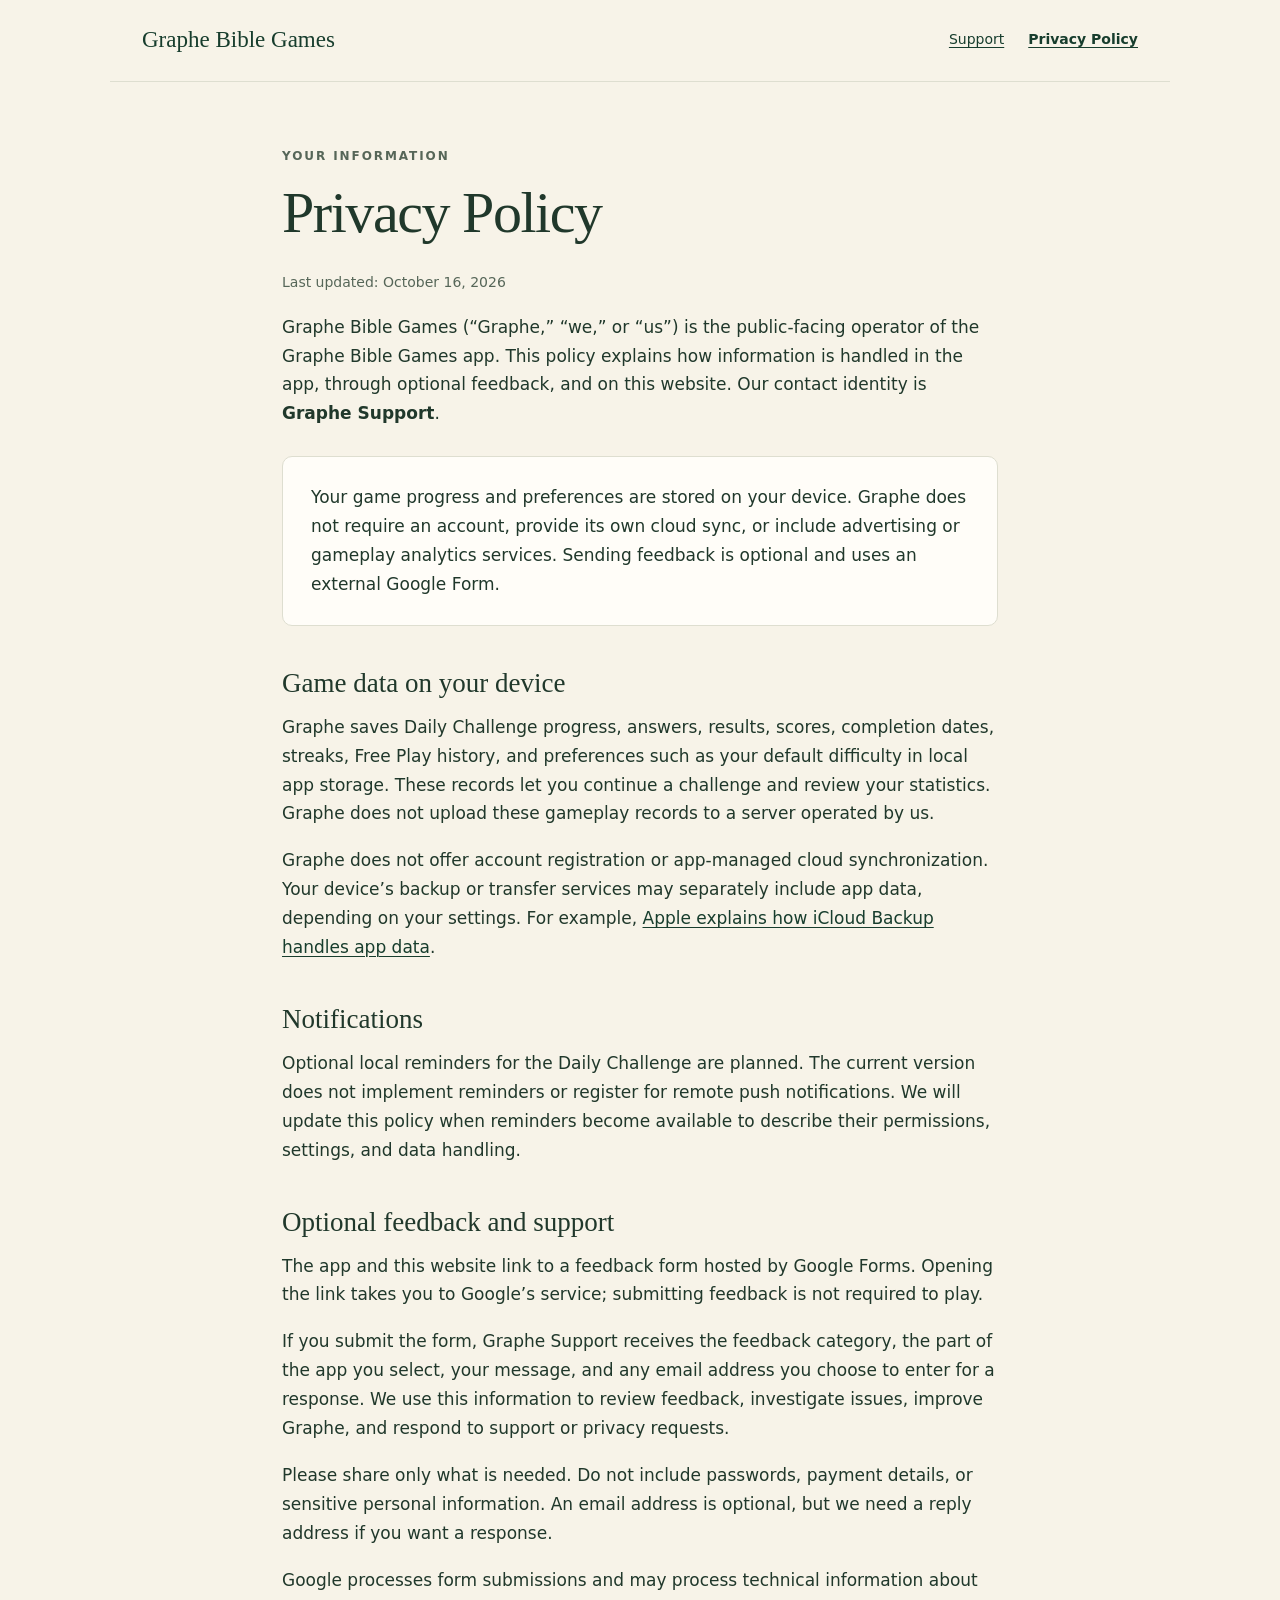
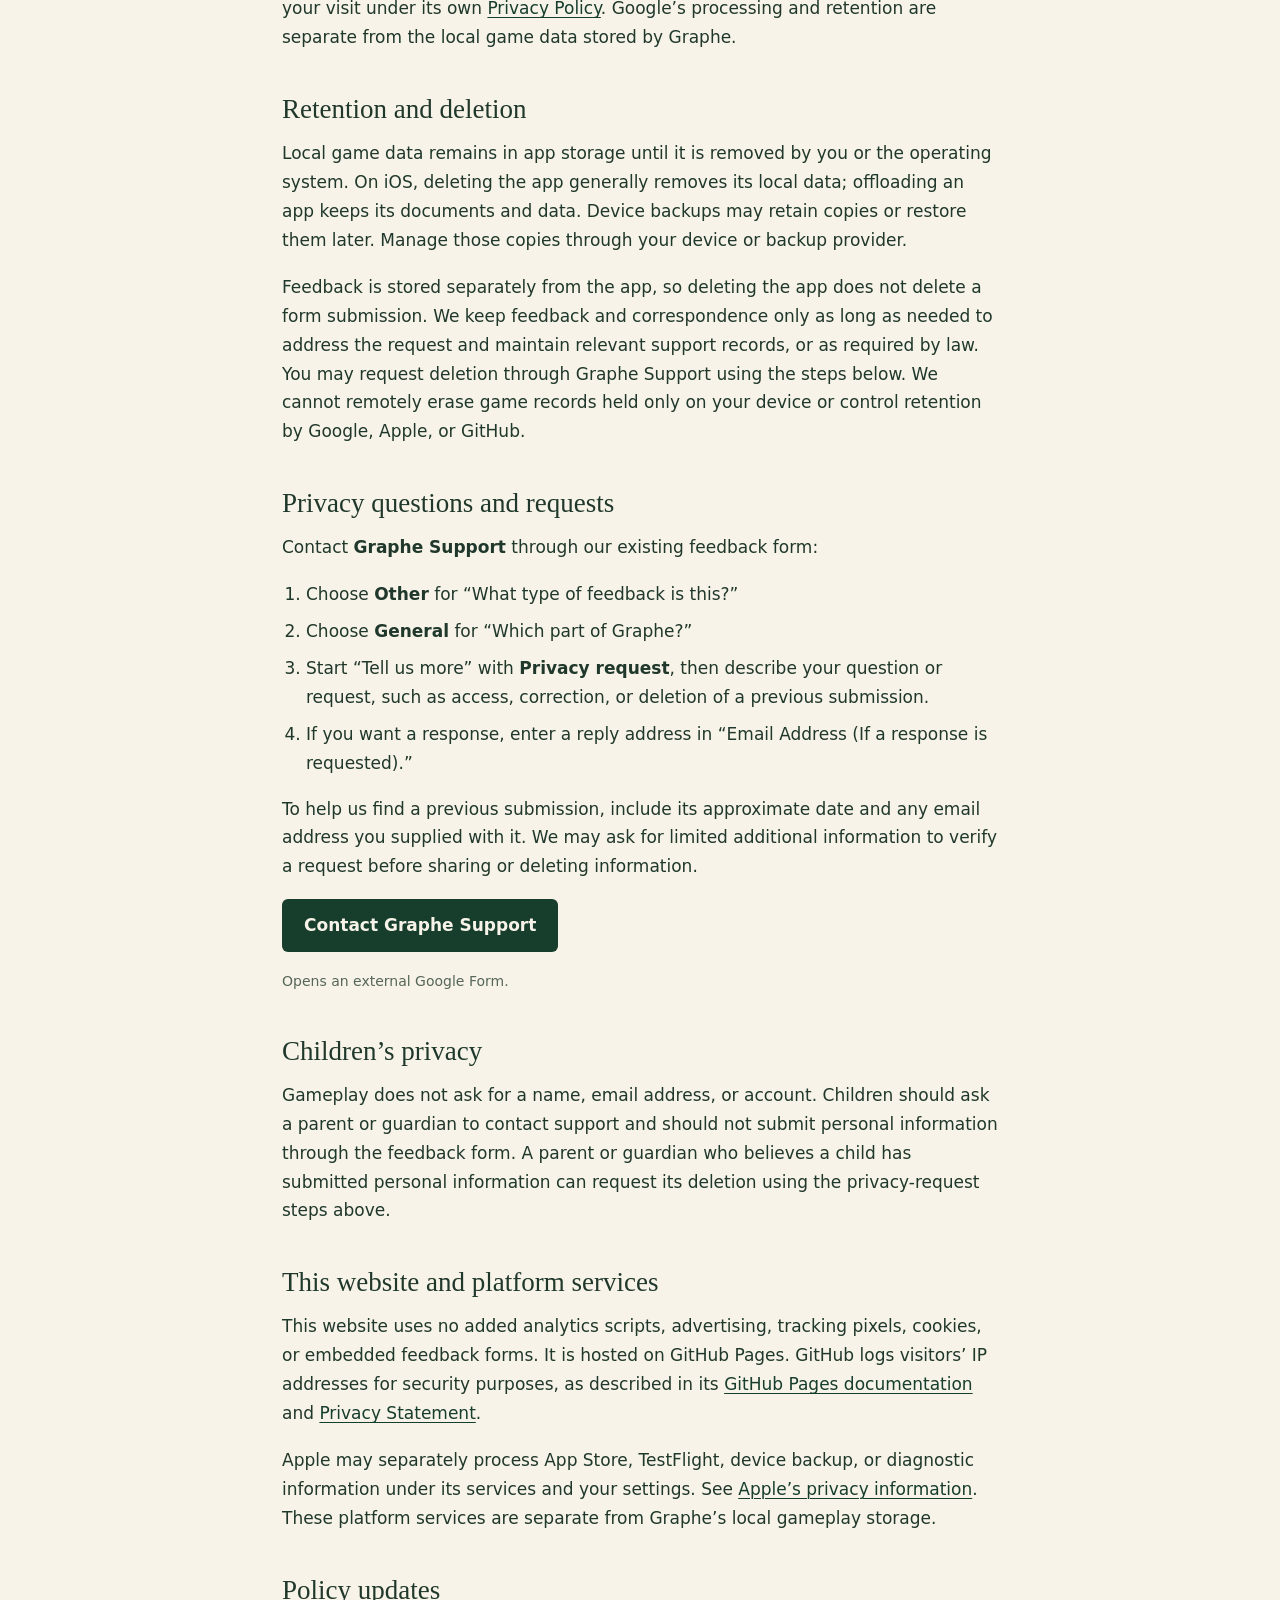
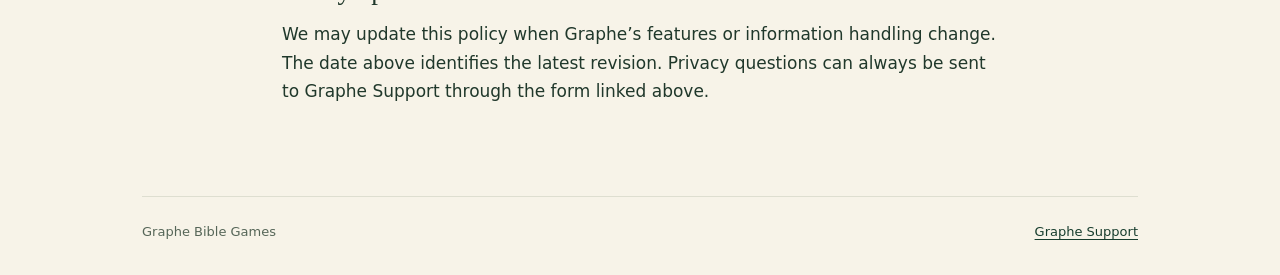
==== privacy/index.html @ a09a8339 "Publish Graphe Bible Games privacy and support pages" ====
<!doctype html>
<html lang="en">
<head>
  <meta charset="utf-8">
  <meta name="viewport" content="width=device-width, initial-scale=1">
  <meta name="description" content="How Graphe Bible Games handles local game data, optional feedback, and privacy requests.">
  <meta name="referrer" content="no-referrer">
  <title>Privacy Policy — Graphe Bible Games</title>
  <link rel="stylesheet" href="../styles.css">
</head>
<body>
  <a class="skip" href="#main">Skip to content</a>
  <header class="site-header">
    <a class="brand" href="../">Graphe Bible Games</a>
    <nav aria-label="Main navigation"><a href="../support/">Support</a><a href="./" aria-current="page">Privacy Policy</a></nav>
  </header>
  <main id="main">
    <p class="eyebrow">Your information</p>
    <h1>Privacy Policy</h1>
    <p class="date">Last updated: October 16, 2026</p>
    <p>Graphe Bible Games (“Graphe,” “we,” or “us”) is the public-facing operator of the Graphe Bible Games app. This policy explains how information is handled in the app, through optional feedback, and on this website. Our contact identity is <strong>Graphe Support</strong>.</p>
    <div class="callout"><p>Your game progress and preferences are stored on your device. Graphe does not require an account, provide its own cloud sync, or include advertising or gameplay analytics services. Sending feedback is optional and uses an external Google Form.</p></div>

    <section aria-labelledby="local-data">
      <h2 id="local-data">Game data on your device</h2>
      <p>Graphe saves Daily Challenge progress, answers, results, scores, completion dates, streaks, Free Play history, and preferences such as your default difficulty in local app storage. These records let you continue a challenge and review your statistics. Graphe does not upload these gameplay records to a server operated by us.</p>
      <p>Graphe does not offer account registration or app-managed cloud synchronization. Your device’s backup or transfer services may separately include app data, depending on your settings. For example, <a href="https://support.apple.com/en-us/108770">Apple explains how iCloud Backup handles app data</a>.</p>
    </section>

    <section aria-labelledby="notifications">
      <h2 id="notifications">Notifications</h2>
      <p>Optional local reminders for the Daily Challenge are planned. The current version does not implement reminders or register for remote push notifications. We will update this policy when reminders become available to describe their permissions, settings, and data handling.</p>
    </section>

    <section aria-labelledby="feedback">
      <h2 id="feedback">Optional feedback and support</h2>
      <p>The app and this website link to a feedback form hosted by Google Forms. Opening the link takes you to Google’s service; submitting feedback is not required to play.</p>
      <p>If you submit the form, Graphe Support receives the feedback category, the part of the app you select, your message, and any email address you choose to enter for a response. We use this information to review feedback, investigate issues, improve Graphe, and respond to support or privacy requests.</p>
      <p>Please share only what is needed. Do not include passwords, payment details, or sensitive personal information. An email address is optional, but we need a reply address if you want a response.</p>
      <p>Google processes form submissions and may process technical information about your visit under its own <a href="https://policies.google.com/privacy">Privacy Policy</a>. Google’s processing and retention are separate from the local game data stored by Graphe.</p>
    </section>

    <section aria-labelledby="retention">
      <h2 id="retention">Retention and deletion</h2>
      <p>Local game data remains in app storage until it is removed by you or the operating system. On iOS, deleting the app generally removes its local data; offloading an app keeps its documents and data. Device backups may retain copies or restore them later. Manage those copies through your device or backup provider.</p>
      <p>Feedback is stored separately from the app, so deleting the app does not delete a form submission. We keep feedback and correspondence only as long as needed to address the request and maintain relevant support records, or as required by law. You may request deletion through Graphe Support using the steps below. We cannot remotely erase game records held only on your device or control retention by Google, Apple, or GitHub.</p>
    </section>

    <section id="privacy-requests" aria-labelledby="contact">
      <h2 id="contact">Privacy questions and requests</h2>
      <p>Contact <strong>Graphe Support</strong> through our existing feedback form:</p>
      <ol><li>Choose <strong>Other</strong> for “What type of feedback is this?”</li><li>Choose <strong>General</strong> for “Which part of Graphe?”</li><li>Start “Tell us more” with <strong>Privacy request</strong>, then describe your question or request, such as access, correction, or deletion of a previous submission.</li><li>If you want a response, enter a reply address in “Email Address (If a response is requested).”</li></ol>
      <p>To help us find a previous submission, include its approximate date and any email address you supplied with it. We may ask for limited additional information to verify a request before sharing or deleting information.</p>
      <p><a class="button" href="https://docs.google.com/forms/d/e/1FAIpQLSevGXhgjm1lmBGjDl98u61kjJQXzd-zuqieSIjn4a0dd6wzXw/viewform?usp=dialog">Contact Graphe Support</a></p>
      <p class="small">Opens an external Google Form.</p>
    </section>

    <section aria-labelledby="children">
      <h2 id="children">Children’s privacy</h2>
      <p>Gameplay does not ask for a name, email address, or account. Children should ask a parent or guardian to contact support and should not submit personal information through the feedback form. A parent or guardian who believes a child has submitted personal information can request its deletion using the privacy-request steps above.</p>
    </section>

    <section aria-labelledby="services">
      <h2 id="services">This website and platform services</h2>
      <p>This website uses no added analytics scripts, advertising, tracking pixels, cookies, or embedded feedback forms. It is hosted on GitHub Pages. GitHub logs visitors’ IP addresses for security purposes, as described in its <a href="https://docs.github.com/en/pages/getting-started-with-github-pages/what-is-github-pages#data-collection">GitHub Pages documentation</a> and <a href="https://docs.github.com/en/site-policy/privacy-policies/github-general-privacy-statement">Privacy Statement</a>.</p>
      <p>Apple may separately process App Store, TestFlight, device backup, or diagnostic information under its services and your settings. See <a href="https://www.apple.com/legal/privacy/">Apple’s privacy information</a>. These platform services are separate from Graphe’s local gameplay storage.</p>
    </section>

    <section aria-labelledby="changes"><h2 id="changes">Policy updates</h2><p>We may update this policy when Graphe’s features or information handling change. The date above identifies the latest revision. Privacy questions can always be sent to Graphe Support through the form linked above.</p></section>
  </main>
  <footer class="site-footer"><span>Graphe Bible Games</span><a href="../support/">Graphe Support</a></footer>
</body>
</html>
---- styles.css ----
:root { color-scheme: light; --ink: #20382b; --green: #173d2d; --cream: #f7f3e8; --paper: #fffdf8; --muted: #566658; --line: #deded0; }
* { box-sizing: border-box; }
html { scroll-behavior: smooth; }
body { margin: 0; background: var(--cream); color: var(--ink); font-family: system-ui, -apple-system, BlinkMacSystemFont, "Segoe UI", sans-serif; font-size: 17px; line-height: 1.7; }
a { color: var(--green); text-underline-offset: .2em; text-decoration-thickness: .08em; }
a:hover { text-decoration-thickness: .14em; }
a:focus-visible, summary:focus-visible { outline: 3px solid #957335; outline-offset: 5px; border-radius: 2px; }
.skip { position: absolute; left: 16px; top: -100px; padding: 8px 16px; background: var(--paper); z-index: 2; }
.skip:focus { top: 12px; }
.site-header { max-width: 1060px; margin: auto; padding: 26px 32px; display: flex; align-items: center; justify-content: space-between; gap: 20px; border-bottom: 1px solid var(--line); }
.brand { font-family: Georgia, "Times New Roman", serif; font-size: 23px; text-decoration: none; line-height: 1.25; }
nav { display: flex; gap: 24px; font-size: 14px; }
nav a { white-space: nowrap; }
nav a[aria-current="page"] { font-weight: 700; }
main { max-width: 780px; margin: auto; padding: 64px 32px 72px; }
.eyebrow { font-size: 12px; font-weight: 700; letter-spacing: .16em; text-transform: uppercase; color: var(--muted); margin: 0 0 14px; }
h1, h2 { font-family: Georgia, "Times New Roman", serif; font-weight: 400; line-height: 1.15; }
h1 { font-size: clamp(40px, 7vw, 58px); letter-spacing: -.025em; margin: 0 0 24px; }
h2 { font-size: 27px; margin: 42px 0 14px; }
p { margin: 0 0 18px; }
li { margin-bottom: 8px; }
ul, ol { padding-left: 24px; }
.intro { font-size: 20px; line-height: 1.6; }
.date, .small { font-size: 14px; color: var(--muted); }
.callout { padding: 26px 28px; background: var(--paper); border: 1px solid var(--line); border-radius: 10px; margin: 28px 0; }
.callout h2 { margin-top: 0; }
.callout p:last-child { margin-bottom: 0; }
.button { display: inline-block; padding: 12px 22px; background: var(--green); color: var(--cream); border-radius: 6px; font-weight: 600; text-decoration: none; }
.button:hover { background: #264e3b; text-decoration: underline; }
.links { margin-top: 34px; border-top: 1px solid var(--line); }
.links a { display: block; padding: 20px 0; border-bottom: 1px solid var(--line); font-family: Georgia, "Times New Roman", serif; font-size: 25px; }
.site-footer { max-width: 996px; margin: 0 auto; padding: 24px 0 32px; border-top: 1px solid var(--line); color: var(--muted); font-size: 13px; display: flex; justify-content: space-between; gap: 20px; }
section[id] { scroll-margin-top: 24px; }
@media (max-width: 600px) { .site-header { padding: 20px 22px; align-items: flex-start; flex-direction: column; gap: 14px; } nav { gap: 22px; } main { padding: 42px 22px 48px; } .site-footer { margin: 0 22px; flex-direction: column; gap: 6px; } .callout { padding: 22px; } }
@media (prefers-reduced-motion: reduce) { html { scroll-behavior: auto; } }
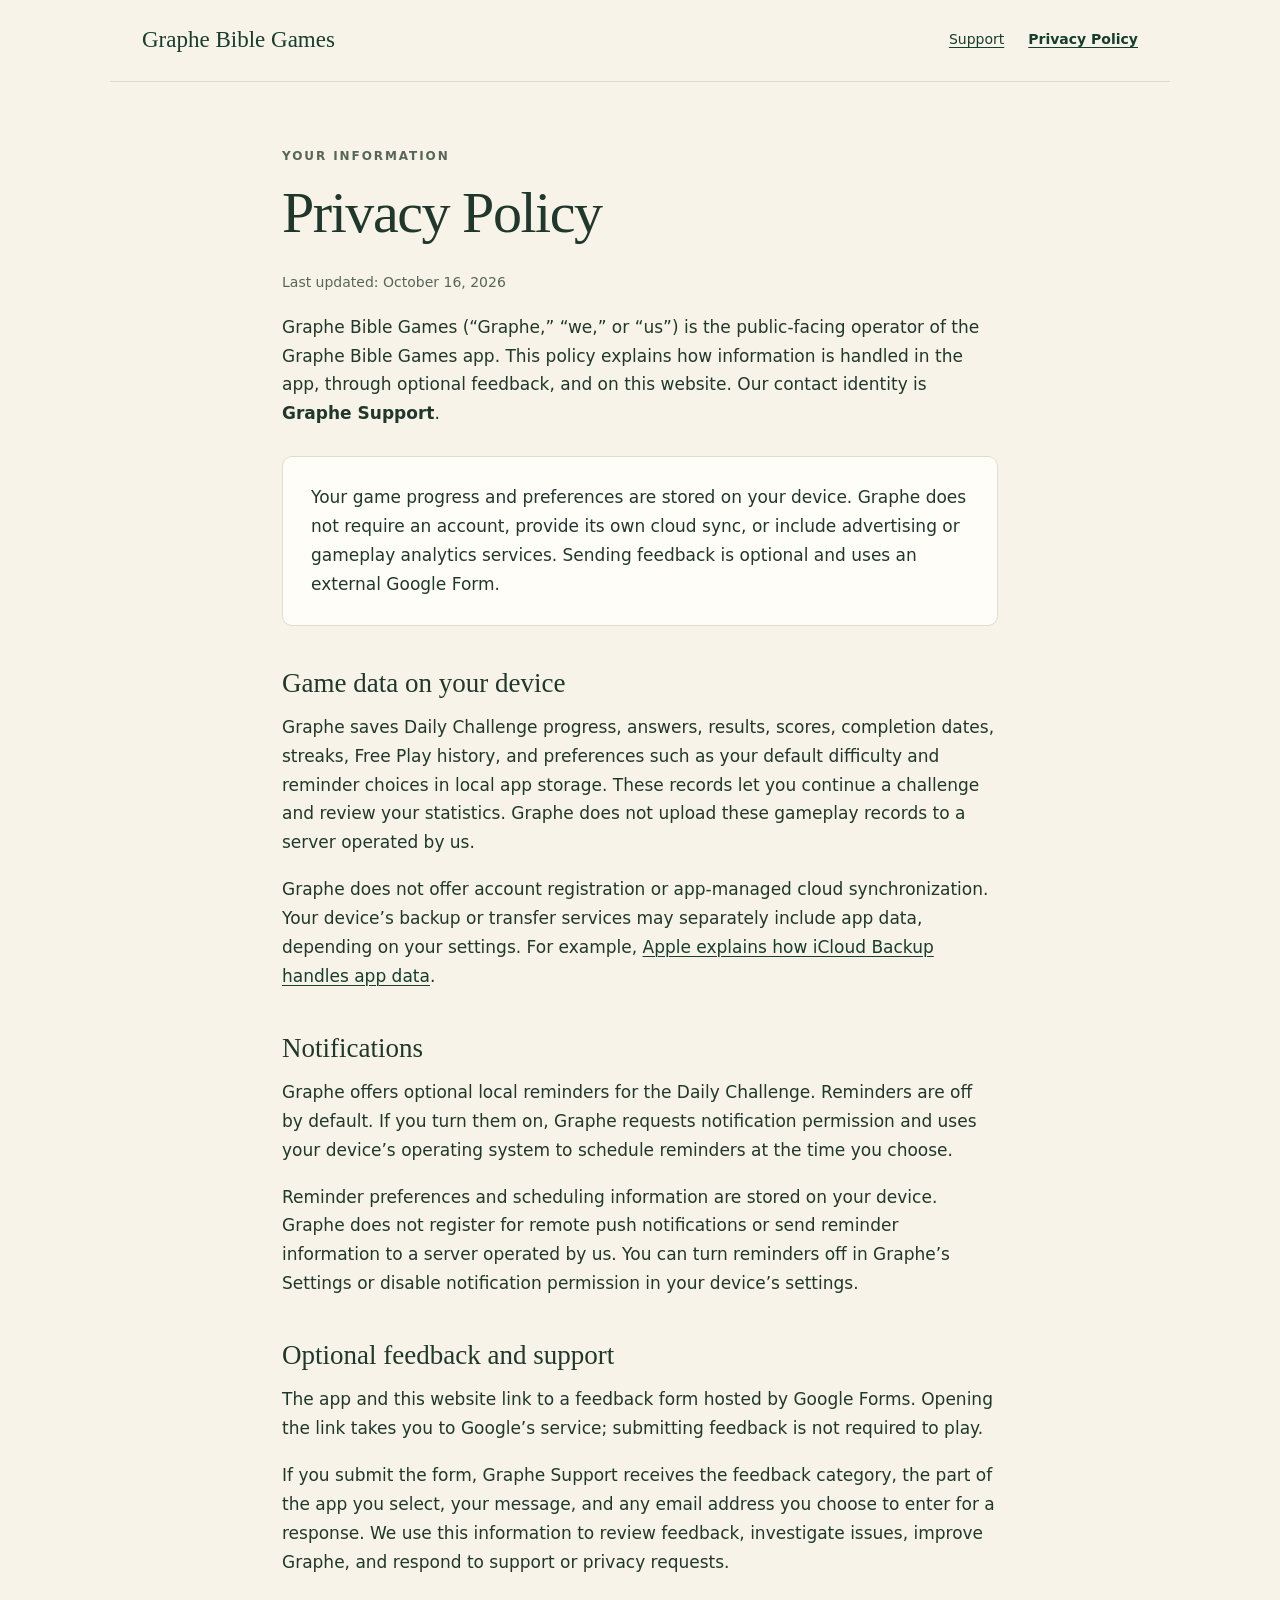
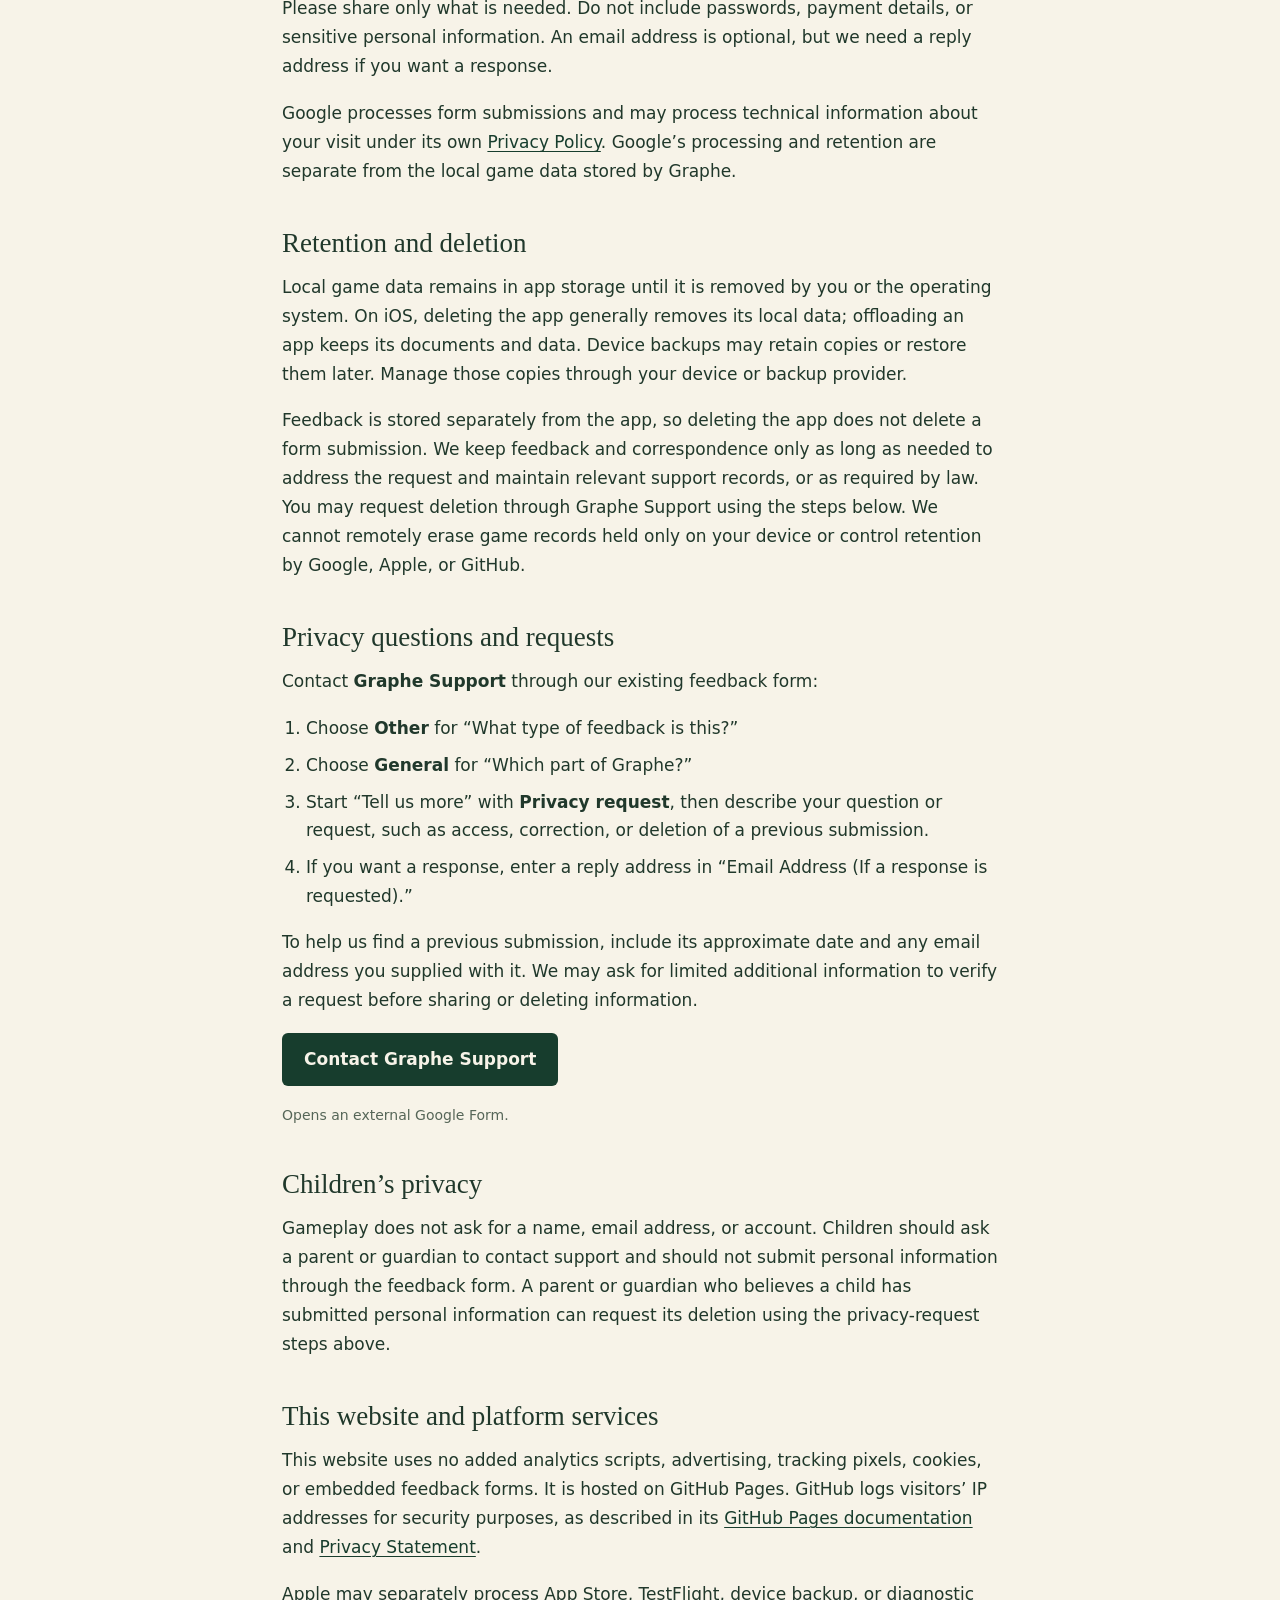
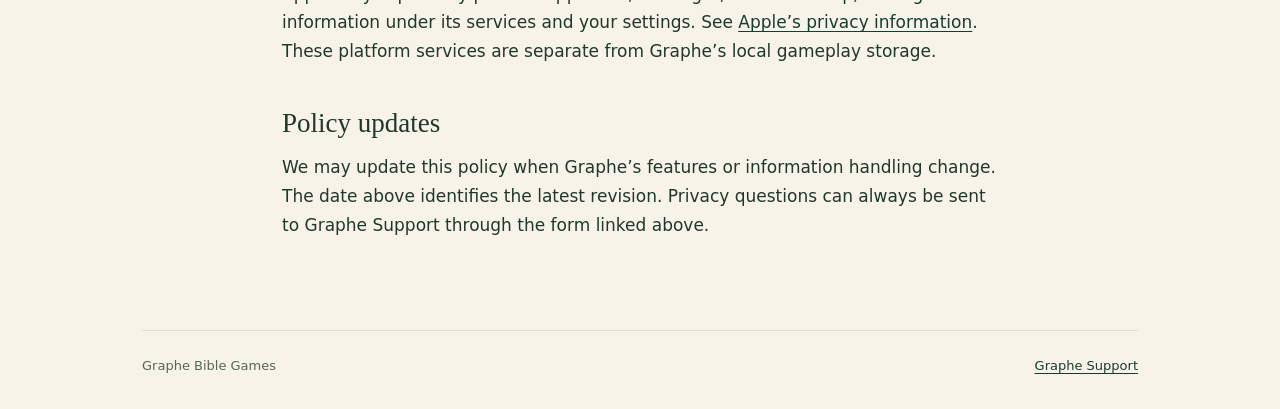
==== commit 27bb5ae1: "Update privacy policy for optional local reminders" ====
--- a/privacy/index.html
+++ b/privacy/index.html
@@ -23,13 +23,14 @@
 
     <section aria-labelledby="local-data">
       <h2 id="local-data">Game data on your device</h2>
-      <p>Graphe saves Daily Challenge progress, answers, results, scores, completion dates, streaks, Free Play history, and preferences such as your default difficulty in local app storage. These records let you continue a challenge and review your statistics. Graphe does not upload these gameplay records to a server operated by us.</p>
+      <p>Graphe saves Daily Challenge progress, answers, results, scores, completion dates, streaks, Free Play history, and preferences such as your default difficulty and reminder choices in local app storage. These records let you continue a challenge and review your statistics. Graphe does not upload these gameplay records to a server operated by us.</p>
       <p>Graphe does not offer account registration or app-managed cloud synchronization. Your device’s backup or transfer services may separately include app data, depending on your settings. For example, <a href="https://support.apple.com/en-us/108770">Apple explains how iCloud Backup handles app data</a>.</p>
     </section>
 
     <section aria-labelledby="notifications">
       <h2 id="notifications">Notifications</h2>
-      <p>Optional local reminders for the Daily Challenge are planned. The current version does not implement reminders or register for remote push notifications. We will update this policy when reminders become available to describe their permissions, settings, and data handling.</p>
+      <p>Graphe offers optional local reminders for the Daily Challenge. Reminders are off by default. If you turn them on, Graphe requests notification permission and uses your device’s operating system to schedule reminders at the time you choose.</p>
+      <p>Reminder preferences and scheduling information are stored on your device. Graphe does not register for remote push notifications or send reminder information to a server operated by us. You can turn reminders off in Graphe’s Settings or disable notification permission in your device’s settings.</p>
     </section>
 
     <section aria-labelledby="feedback">
